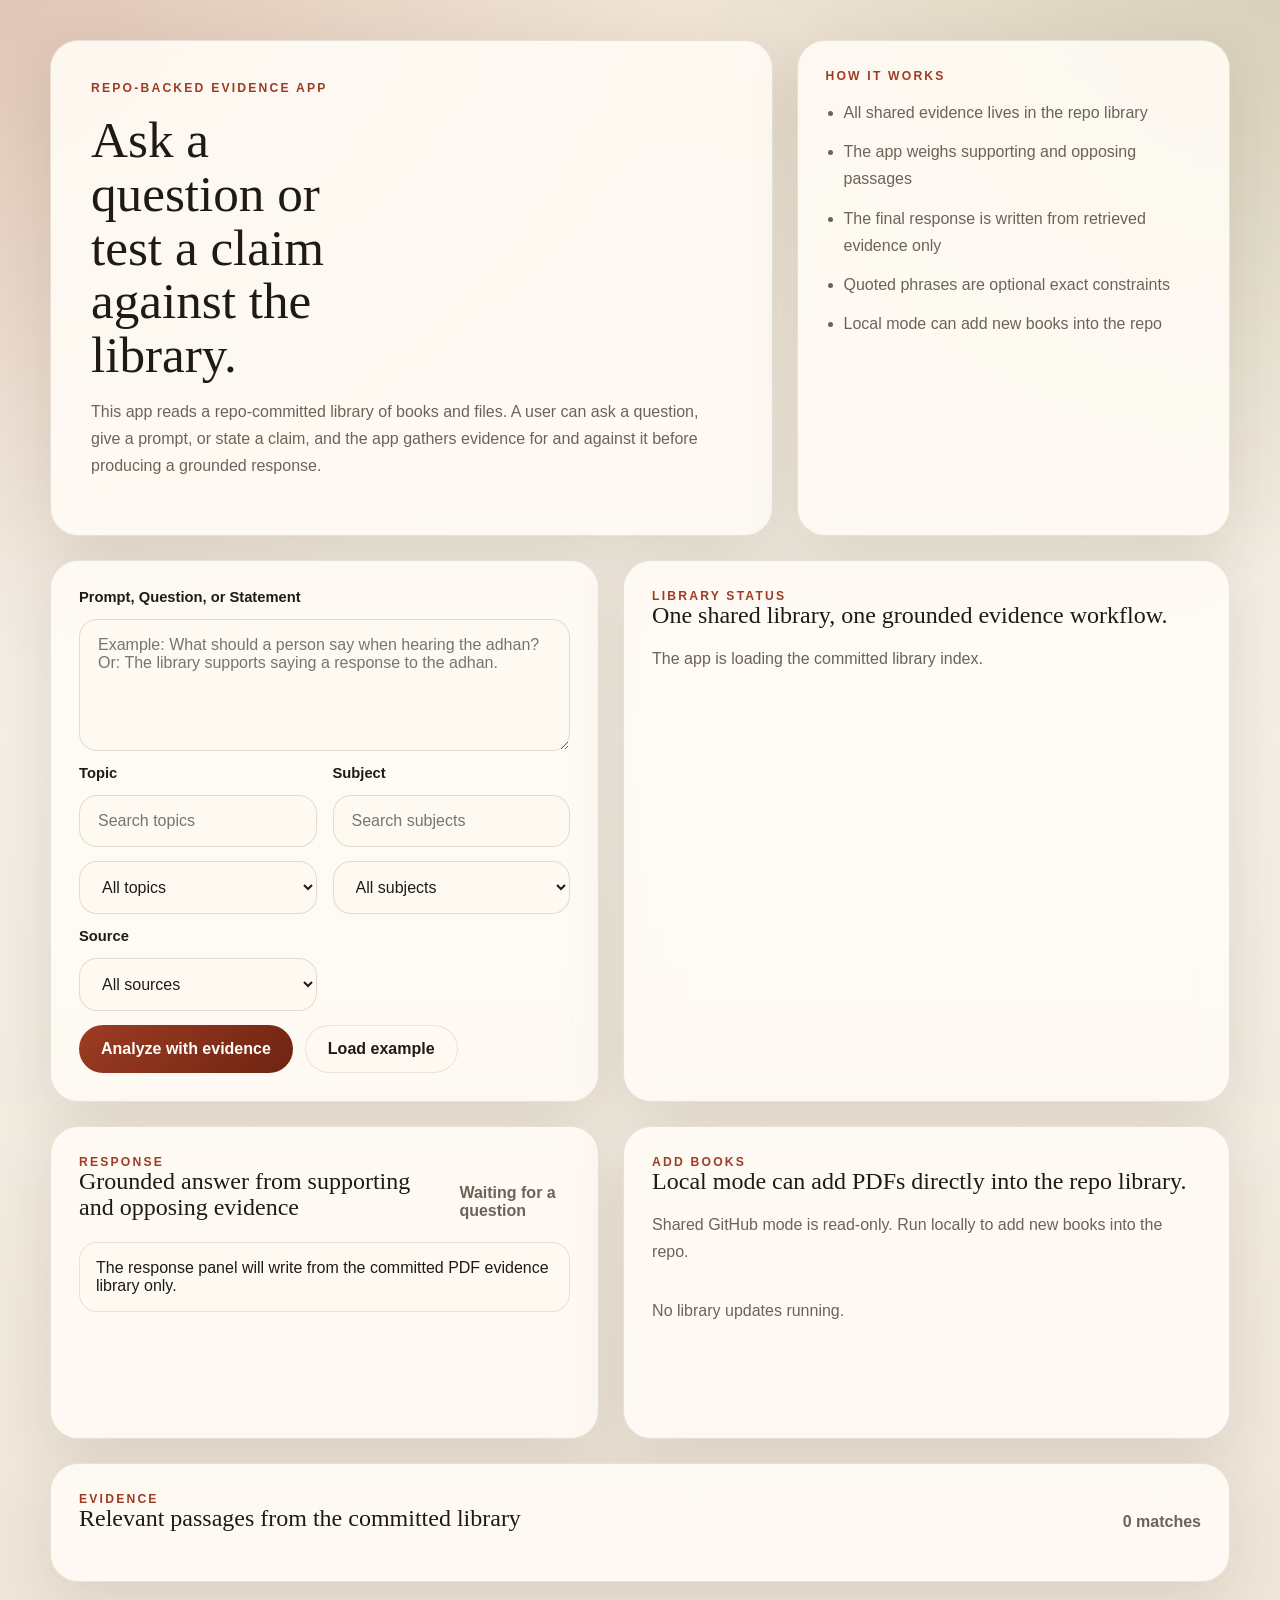
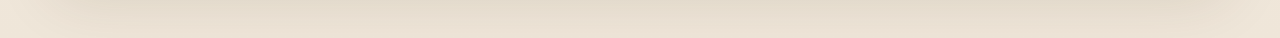
==== index.html @ d60c5c9e "fix Vercel routing and add Blob sync" ====
<!DOCTYPE html>
<html lang="en">
<head>
  <meta charset="UTF-8">
  <meta name="viewport" content="width=device-width, initial-scale=1.0">
  <title>Evidence Atlas</title>
  <meta name="theme-color" content="#9d3c24">
  <link rel="manifest" href="/manifest.webmanifest">
  <link rel="stylesheet" href="/docs/styles.css">
</head>
<body>
  <div class="page-shell">
    <header class="hero">
      <div class="hero-copy">
        <p class="eyebrow">Repo-Backed Evidence App</p>
        <h1>Ask a question or test a claim against the library.</h1>
        <p class="hero-text">
          This app reads a repo-committed library of books and files. A user can ask a question, give a prompt,
          or state a claim, and the app gathers evidence for and against it before producing a grounded response.
        </p>
      </div>

      <aside class="hero-card">
        <p class="card-label">How It Works</p>
        <ul class="rules-list">
          <li>All shared evidence lives in the repo library</li>
          <li>The app weighs supporting and opposing passages</li>
          <li>The final response is written from retrieved evidence only</li>
          <li>Quoted phrases are optional exact constraints</li>
          <li>Local mode can add new books into the repo</li>
        </ul>
      </aside>
    </header>

    <main class="workspace">
      <section class="panel search-panel">
        <form id="search-form" class="search-form">
          <label class="field">
            <span>Prompt, Question, or Statement</span>
            <textarea
              id="query"
              rows="4"
              placeholder='Example: What should a person say when hearing the adhan? Or: The library supports saying a response to the adhan.'
            ></textarea>
          </label>

          <div class="search-row">
            <label class="field">
              <span>Topic</span>
              <input id="topic-search" type="text" placeholder="Search topics">
              <select id="topic-filter">
                <option value="">All topics</option>
              </select>
            </label>

            <label class="field">
              <span>Subject</span>
              <input id="subject-search" type="text" placeholder="Search subjects">
              <select id="subject-filter">
                <option value="">All subjects</option>
              </select>
            </label>
          </div>

          <div class="search-row">
            <label class="field">
              <span>Source</span>
              <select id="source-filter">
                <option value="">All sources</option>
              </select>
            </label>
          </div>

          <div class="actions">
            <button type="submit" class="primary-button">Analyze with evidence</button>
            <button type="button" id="load-example" class="secondary-button">Load example</button>
          </div>
        </form>
      </section>

      <section class="panel status-panel">
        <div>
          <p class="card-label">Library Status</p>
          <h2>One shared library, one grounded evidence workflow.</h2>
        </div>
        <p id="status-message" class="status-message">
          The app is loading the committed library index.
        </p>
        <div id="stats" class="stats-grid"></div>
        <div id="analysis-summary" class="analysis-summary"></div>
      </section>

      <section class="panel answer-panel">
        <div class="results-header">
          <div>
            <p class="card-label">Response</p>
            <h2>Grounded answer from supporting and opposing evidence</h2>
          </div>
          <p id="answer-status" class="result-count">Waiting for a question</p>
        </div>
        <div id="answer-card" class="analysis-card">
          The response panel will write from the committed PDF evidence library only.
        </div>
        <div id="answer-citations" class="results-list"></div>
      </section>

      <section class="panel upload-panel" id="upload-panel">
        <div>
          <p class="card-label">Add Books</p>
          <h2>Local mode can add PDFs directly into the repo library.</h2>
        </div>
        <p id="upload-mode-message" class="status-message">
          Shared GitHub mode is read-only. Run locally to add new books into the repo.
        </p>

        <form id="upload-form" class="upload-form hidden">
          <div class="search-row">
            <label class="field">
              <span>Topic</span>
              <input id="upload-topic" name="topic" type="text" placeholder="Example: Islam">
            </label>

            <label class="field">
              <span>Subject</span>
              <input id="upload-subject" name="subject" type="text" placeholder="Optional example: Tafsir">
            </label>
          </div>

          <div class="search-row">
            <label class="field">
              <span>Author override</span>
              <input id="upload-author" name="author" type="text" placeholder="Optional">
            </label>

            <label class="field">
              <span>Year override</span>
              <input id="upload-year" name="year" type="text" placeholder="Optional">
            </label>
          </div>

          <div class="search-row">
            <label class="field upload-dropzone" for="pdf-files">
              <span>PDF files</span>
              <input id="pdf-files" name="pdfs" type="file" accept="application/pdf" multiple>
              <strong>Choose one or more PDFs</strong>
              <small>Local mode copies them into `library-assets/pdfs/` and rebuilds the shared index.</small>
              <small>If a PDF has no usable text layer, local mode will try OCR during ingestion.</small>
            </label>
          </div>

          <div class="actions">
            <button type="submit" class="primary-button">Add books to repo library</button>
          </div>
        </form>

        <form id="inbox-form" class="upload-form hidden">
          <div class="search-row">
            <div class="field">
              <span>Large-book inbox</span>
              <p class="field-note">
                For large PDFs, copy files into <code>library-inbox/</code> in the repo folder, then import them here.
              </p>
            </div>
          </div>

          <div class="actions">
            <button type="submit" class="secondary-button">Import inbox PDFs</button>
          </div>
        </form>

        <form id="repo-drop-form" class="upload-form hidden">
          <div class="search-row">
            <div class="field">
              <span>Developer repo drop</span>
              <p class="field-note">
                Developers can place shared PDFs in <code>repo-pdf-drop/</code>, commit them, and then import them into the library from here.
              </p>
            </div>
          </div>

          <div class="actions">
            <button type="submit" class="secondary-button">Import repo-drop PDFs</button>
          </div>
        </form>

        <form id="library-pdf-form" class="upload-form hidden">
          <div class="search-row">
            <div class="field">
              <span>Committed library PDFs</span>
              <p class="field-note">
                PDFs already committed in <code>library-assets/pdfs/</code> can be indexed here using the shared source manifest.
              </p>
            </div>
          </div>

          <div class="actions">
            <button type="submit" class="secondary-button">Index committed library PDFs</button>
          </div>
        </form>

        <form id="blob-sync-form" class="upload-form hidden">
          <div class="search-row">
            <div class="field">
              <span>Vercel Blob sync</span>
              <p class="field-note">
                Upload already indexed PDFs into Vercel Blob so shared deployments can link to the source files without bundling them.
              </p>
            </div>
          </div>

          <div class="actions">
            <button type="submit" class="secondary-button">Sync PDFs to Vercel Blob</button>
          </div>
        </form>

        <div class="upload-meta">
          <p id="upload-status" class="status-message">No library updates running.</p>
          <div id="library-pdf-list" class="upload-list"></div>
          <div id="inbox-list" class="upload-list"></div>
          <div id="repo-drop-list" class="upload-list"></div>
          <div id="job-list" class="upload-list"></div>
          <div id="source-list" class="upload-list"></div>
        </div>
      </section>

      <section class="panel results-panel">
        <div class="results-header">
          <div>
            <p class="card-label">Evidence</p>
            <h2>Relevant passages from the committed library</h2>
          </div>
          <p id="result-count" class="result-count">0 matches</p>
        </div>
        <div id="results" class="results-list" aria-live="polite"></div>
      </section>
    </main>
  </div>

  <template id="result-template">
    <article class="result-card">
      <div class="result-topline">
        <span class="subject-pill"></span>
        <div class="result-badges">
          <span class="phrase-pill"></span>
          <span class="concept-pill"></span>
          <span class="score-pill"></span>
        </div>
      </div>
      <h3 class="result-title"></h3>
      <p class="result-meta"></p>
      <blockquote class="excerpt"></blockquote>
      <div class="match-section">
        <p class="match-label">Matched evidence</p>
        <div class="match-tags"></div>
      </div>
      <p class="result-link"></p>
    </article>
  </template>

  <template id="list-card-template">
    <article class="upload-item">
      <strong class="item-name"></strong>
      <span class="item-summary"></span>
      <span class="item-detail"></span>
    </article>
  </template>

  <template id="citation-template">
    <article class="upload-item">
      <strong class="item-name"></strong>
      <span class="item-summary"></span>
      <span class="item-detail"></span>
    </article>
  </template>

  <script src="/docs/app.js" type="module"></script>
</body>
</html>
---- docs/styles.css ----
:root {
  --bg: #f4efe6;
  --paper: rgba(255, 252, 246, 0.9);
  --paper-strong: #fffaf1;
  --ink: #1f1a17;
  --muted: #6d6258;
  --line: rgba(58, 41, 24, 0.12);
  --accent: #9d3c24;
  --accent-deep: #6f2411;
  --accent-soft: rgba(157, 60, 36, 0.12);
  --shadow: 0 18px 60px rgba(66, 42, 20, 0.12);
  --radius-lg: 28px;
  --radius-md: 18px;
}

* { box-sizing: border-box; }

body {
  margin: 0;
  min-height: 100vh;
  font-family: "Segoe UI", sans-serif;
  color: var(--ink);
  background:
    radial-gradient(circle at top left, rgba(157, 60, 36, 0.18), transparent 32%),
    radial-gradient(circle at top right, rgba(93, 107, 45, 0.16), transparent 28%),
    linear-gradient(180deg, #efe4d5 0%, var(--bg) 45%, #efe6d9 100%);
}

.page-shell {
  width: min(1180px, calc(100% - 32px));
  margin: 0 auto;
  padding: 40px 0 56px;
}

.hero,
.workspace,
.search-row {
  display: grid;
  gap: 24px;
}

.hero { grid-template-columns: 1.5fr 0.9fr; }
.workspace { grid-template-columns: 0.95fr 1.05fr; margin-top: 24px; }
.search-row { grid-template-columns: 1fr 1fr; gap: 16px; }

.hero-copy,
.hero-card,
.panel {
  backdrop-filter: blur(14px);
  background: var(--paper);
  border: 1px solid var(--line);
  box-shadow: var(--shadow);
  border-radius: var(--radius-lg);
  padding: 28px;
}

.hero-copy { padding: 40px; }

.eyebrow,
.card-label,
.match-label {
  margin: 0;
  text-transform: uppercase;
  letter-spacing: 0.18em;
  font-size: 0.76rem;
  font-weight: 800;
  color: var(--accent);
}

h1, h2, h3 {
  margin: 0;
  line-height: 1.05;
  font-family: Georgia, serif;
  font-weight: 400;
}

h1 {
  margin-top: 18px;
  font-size: clamp(2.8rem, 4vw, 4.6rem);
  max-width: 10ch;
}

.hero-text,
.status-message,
.rules-list {
  color: var(--muted);
  line-height: 1.7;
}

.rules-list { margin: 16px 0 0; padding-left: 18px; display: grid; gap: 12px; }
.results-panel { grid-column: 1 / -1; }

.search-form,
.upload-form,
.upload-meta,
.upload-list,
.field,
.results-list,
.match-tags,
.analysis-summary {
  display: grid;
  gap: 14px;
}

.field span {
  font-size: 0.92rem;
  font-weight: 700;
}

.field-note {
  margin: 8px 0 0;
  color: var(--muted);
  line-height: 1.6;
}

code {
  font-family: "Consolas", "Courier New", monospace;
  font-size: 0.92em;
  background: rgba(31, 26, 23, 0.06);
  border-radius: 8px;
  padding: 2px 6px;
}

textarea,
select,
input[type="text"] {
  width: 100%;
  border: 1px solid rgba(81, 57, 34, 0.16);
  border-radius: var(--radius-md);
  background: var(--paper-strong);
  color: var(--ink);
  font: inherit;
  padding: 16px 18px;
}

textarea {
  resize: vertical;
  min-height: 132px;
}

.analysis-help,
.analysis-card,
.stat-card,
.upload-item,
.empty-state {
  border: 1px solid var(--line);
  border-radius: var(--radius-md);
  background: var(--paper-strong);
  padding: 16px;
}

.analysis-help { display: grid; gap: 8px; min-height: 58px; }
.analysis-card strong,
.stat-card strong,
.upload-item strong { display: block; }

.analysis-chip {
  display: inline-flex;
  align-items: center;
  border-radius: 999px;
  padding: 8px 12px;
  margin: 6px 8px 0 0;
  background: rgba(31, 26, 23, 0.06);
  font-size: 0.84rem;
  font-weight: 800;
}

.actions { display: flex; flex-wrap: wrap; gap: 12px; }

button {
  appearance: none;
  border: none;
  border-radius: 999px;
  padding: 14px 22px;
  font: inherit;
  font-weight: 800;
  cursor: pointer;
}

.primary-button {
  background: linear-gradient(135deg, var(--accent), var(--accent-deep));
  color: white;
}

.secondary-button {
  background: rgba(255, 250, 241, 0.85);
  color: var(--ink);
  border: 1px solid rgba(81, 57, 34, 0.12);
}

.stats-grid {
  margin-top: 20px;
  display: grid;
  grid-template-columns: repeat(4, minmax(0, 1fr));
  gap: 14px;
}

.stat-card span,
.upload-item span,
.result-meta,
.result-link a,
small {
  color: var(--muted);
  font-size: 0.92rem;
}

.upload-dropzone {
  border: 1px dashed rgba(81, 57, 34, 0.22);
  border-radius: 24px;
  background: rgba(255, 250, 241, 0.65);
  padding: 18px;
}

.upload-list { grid-template-columns: repeat(auto-fit, minmax(220px, 1fr)); }

.results-header,
.result-topline,
.result-badges {
  display: flex;
  gap: 12px;
}

.results-header { justify-content: space-between; align-items: end; margin-bottom: 22px; }
.result-topline { justify-content: space-between; }
.result-badges { flex-wrap: wrap; }
.result-count { margin: 0; color: var(--muted); font-weight: 700; }

.result-card {
  background: var(--paper-strong);
  border-radius: 24px;
  border: 1px solid var(--line);
  padding: 24px;
}

.subject-pill,
.phrase-pill,
.concept-pill,
.score-pill,
.match-tag {
  display: inline-flex;
  align-items: center;
  border-radius: 999px;
  padding: 8px 12px;
  font-size: 0.84rem;
  font-weight: 800;
}

.subject-pill { background: rgba(93, 107, 45, 0.14); color: #44511f; }
.phrase-pill { background: rgba(157, 60, 36, 0.1); color: var(--accent-deep); }
.concept-pill { background: rgba(93, 107, 45, 0.12); color: #44511f; }
.score-pill { background: rgba(31, 26, 23, 0.08); color: var(--ink); }
.match-tag { background: rgba(31, 26, 23, 0.06); color: var(--ink); }

.result-title { margin-top: 16px; font-size: clamp(1.5rem, 2vw, 2.1rem); }
.excerpt {
  margin: 20px 0;
  padding: 20px 22px;
  border-left: 4px solid var(--accent);
  background: rgba(157, 60, 36, 0.05);
  border-radius: 0 var(--radius-md) var(--radius-md) 0;
  line-height: 1.8;
}

.hidden { display: none; }

@media (max-width: 920px) {
  .hero,
  .workspace,
  .search-row,
  .stats-grid {
    grid-template-columns: 1fr;
  }

  .results-header,
  .result-topline {
    flex-direction: column;
    align-items: start;
  }
}
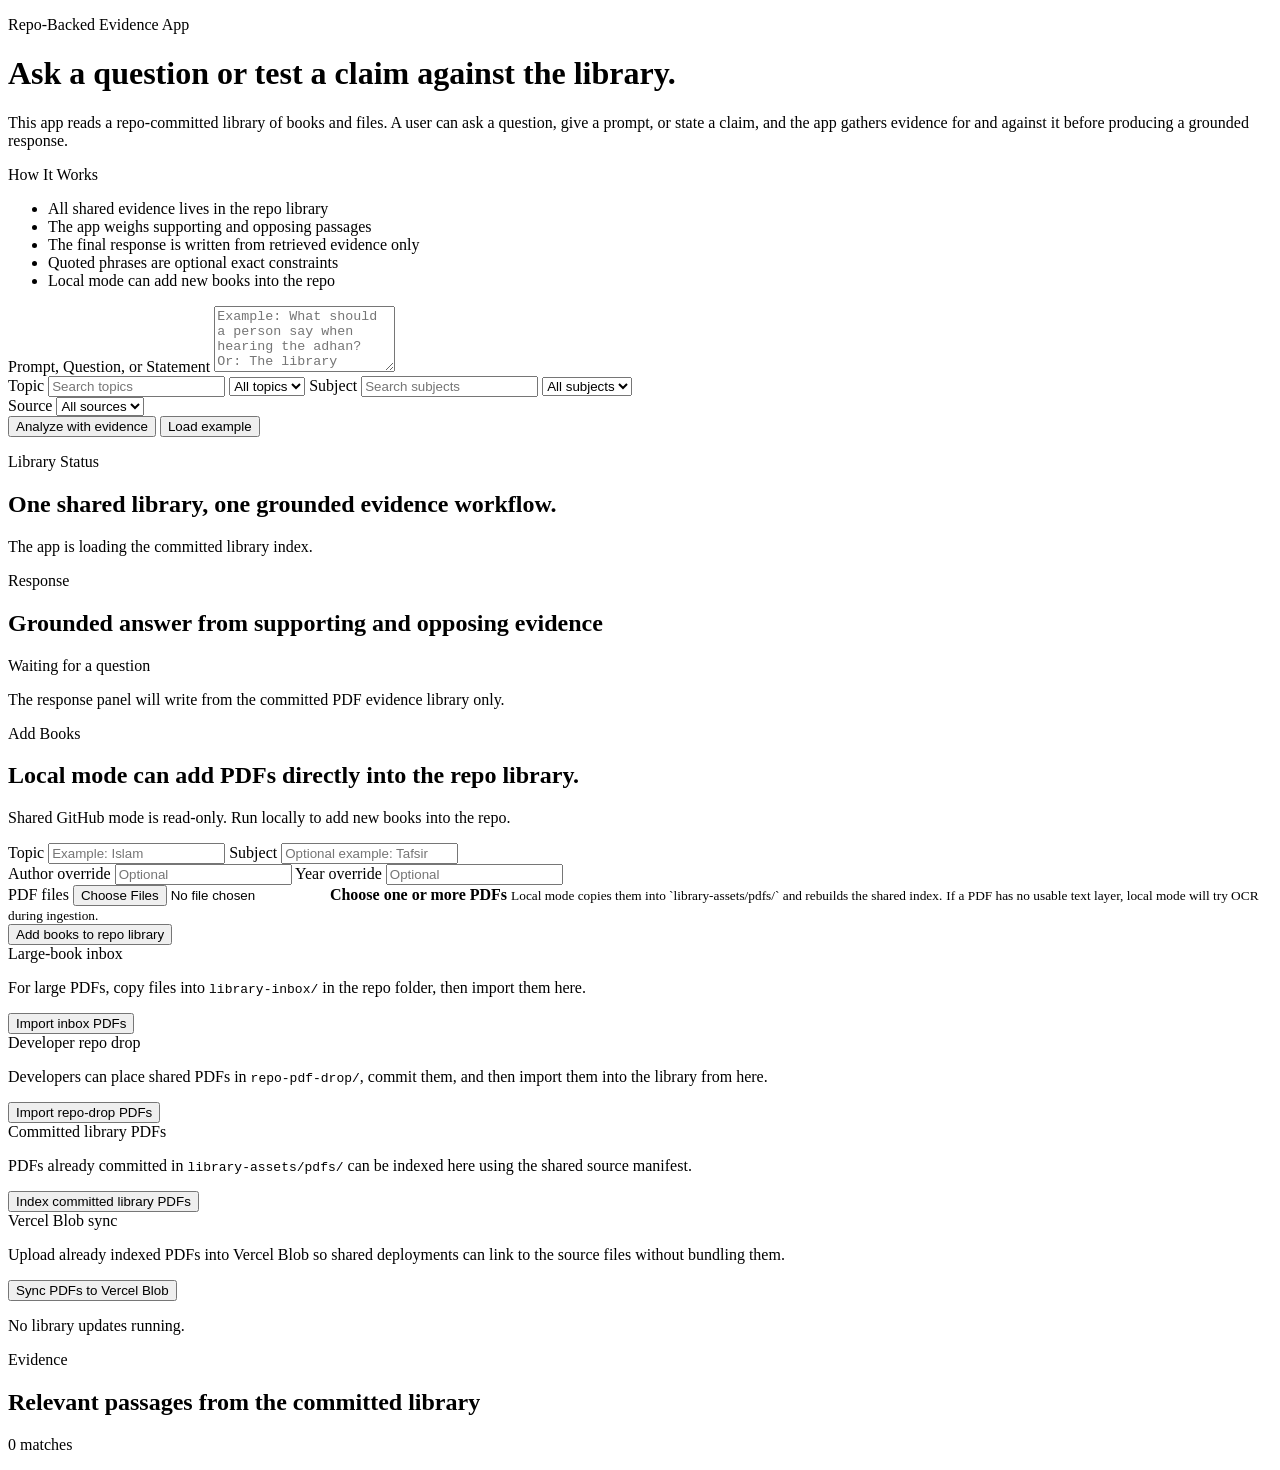
==== commit abc95d88: "fix live asset routing on Vercel" ====
--- a/index.html
+++ b/index.html
@@ -6,7 +6,7 @@
   <title>Evidence Atlas</title>
   <meta name="theme-color" content="#9d3c24">
   <link rel="manifest" href="/manifest.webmanifest">
-  <link rel="stylesheet" href="/docs/styles.css">
+  <link rel="stylesheet" href="/styles.css">
 </head>
 <body>
   <div class="page-shell">
@@ -273,6 +273,6 @@
     </article>
   </template>
 
-  <script src="/docs/app.js" type="module"></script>
+  <script src="/app.js" type="module"></script>
 </body>
 </html>
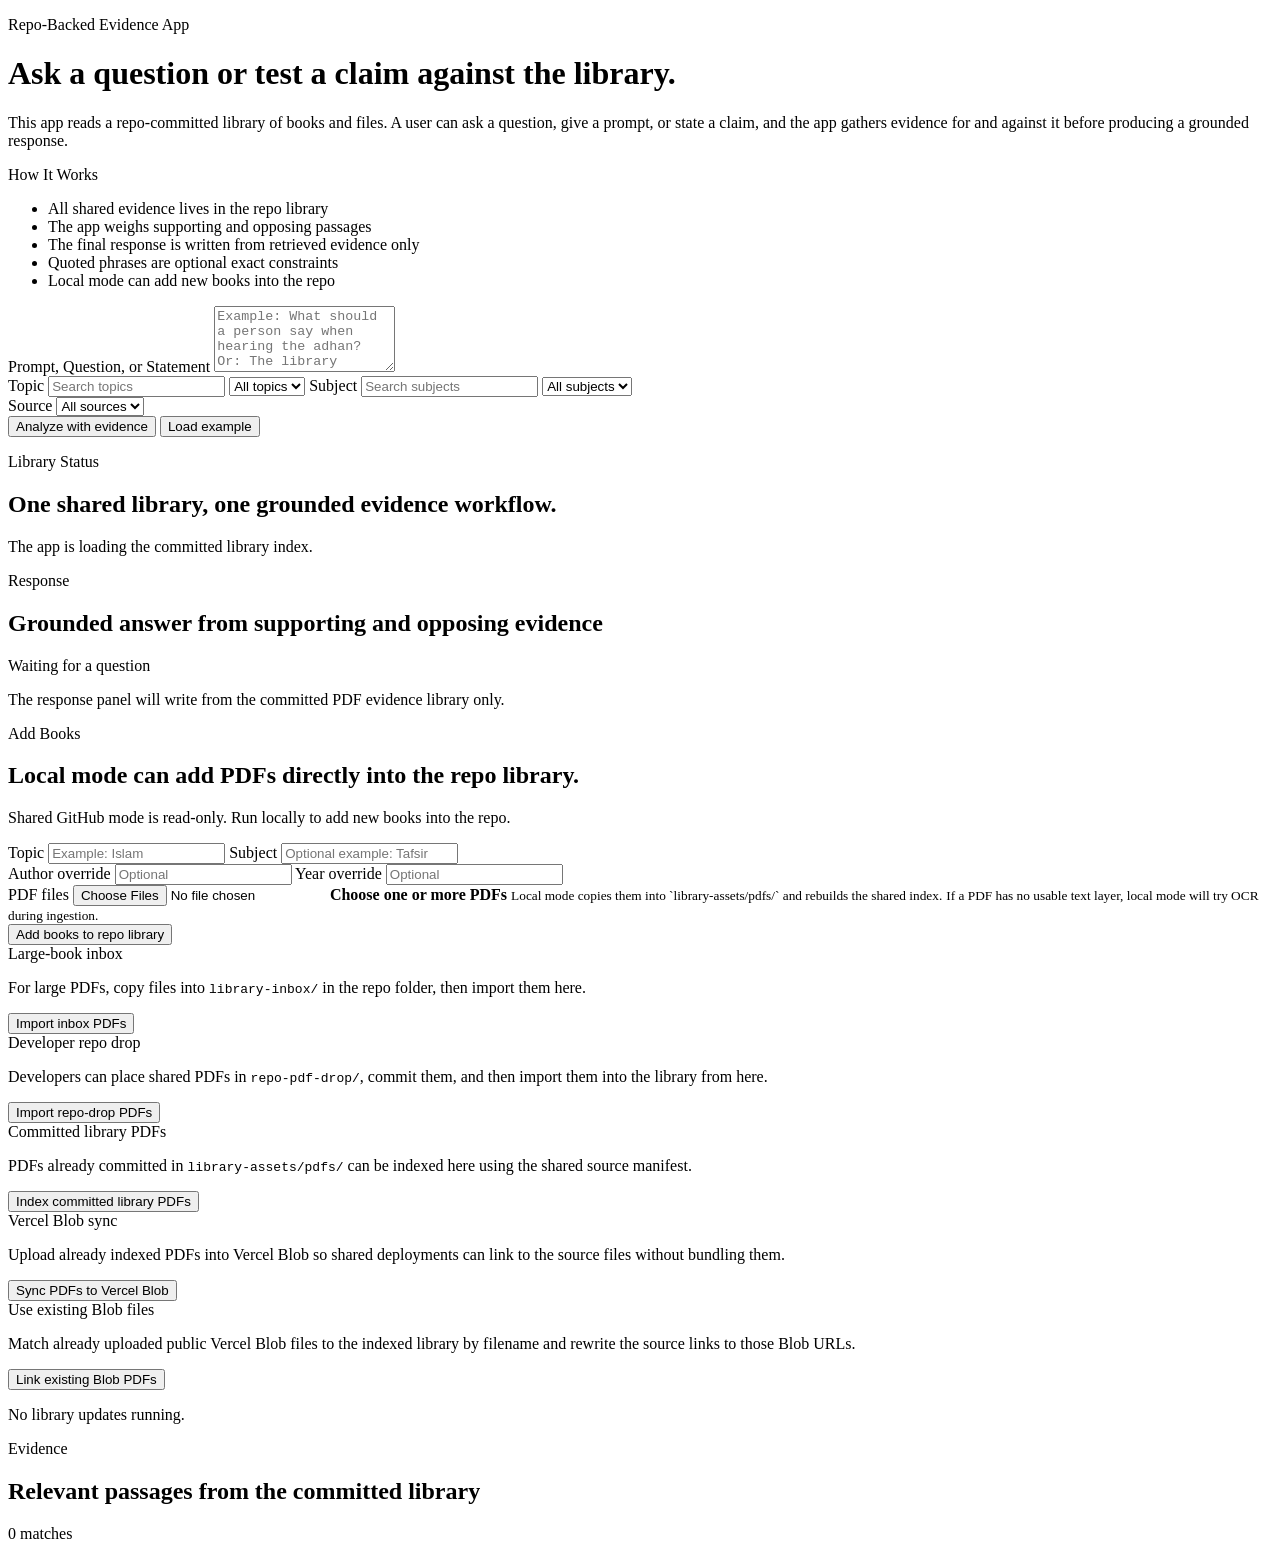
==== commit fe90d54a: "fix live app boot on Vercel" ====
--- a/index.html
+++ b/index.html
@@ -213,6 +213,21 @@
           </div>
         </form>
 
+        <form id="blob-link-form" class="upload-form hidden">
+          <div class="search-row">
+            <div class="field">
+              <span>Use existing Blob files</span>
+              <p class="field-note">
+                Match already uploaded public Vercel Blob files to the indexed library by filename and rewrite the source links to those Blob URLs.
+              </p>
+            </div>
+          </div>
+
+          <div class="actions">
+            <button type="submit" class="secondary-button">Link existing Blob PDFs</button>
+          </div>
+        </form>
+
         <div class="upload-meta">
           <p id="upload-status" class="status-message">No library updates running.</p>
           <div id="library-pdf-list" class="upload-list"></div>
